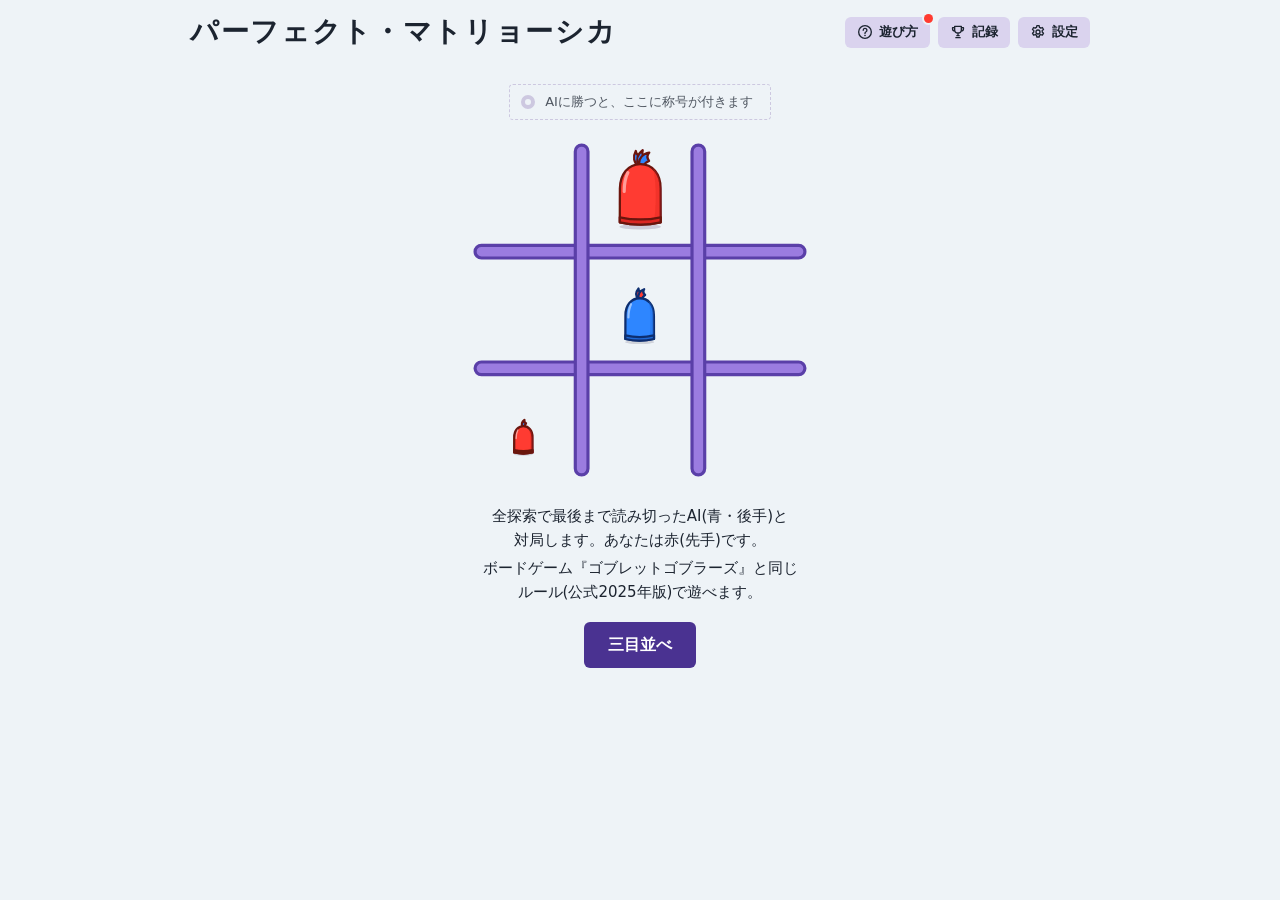
==== matryoshka/index.html @ 73bd6660 "Publish Perfect Matryoshka; update Perfect Reversi with how-to, tool-row top bar and settings Co-Aut" ====
<!doctype html>
<html lang="ja">
  <head>
    <meta charset="UTF-8" />
    <meta name="viewport" content="width=device-width, initial-scale=1.0" />
    <meta name="color-scheme" content="light dark" />
    <meta name="description" content="全探索で最後まで読み切ったAIと対局する、三目並べのマトリョーシカ。" />
    <title>パーフェクト・マトリョーシカ</title>
    <link rel="icon" type="image/svg+xml" href="/matryoshka/favicon.svg" />
    <script type="module" crossorigin src="/matryoshka/assets/index-_Bxf_0y8.js"></script>
    <link rel="stylesheet" crossorigin href="/matryoshka/assets/index-DcnD0GnL.css">
  </head>
  <body>
    <div id="app"></div>
  </body>
</html>
---- matryoshka/assets/index-DcnD0GnL.css ----
:root{--matryoshka-bg:#eef3f7;--matryoshka-text:#1c2430;--matryoshka-cell:#5a3fa8;--matryoshka-line:#2f1f66;--matryoshka-chip:#dad3ee;--matryoshka-dot-off:#c2bad9;--matryoshka-accent:#4a3291;--matryoshka-on-accent:#fff;--matryoshka-white:#fff;--matryoshka-best-dot-on:#7a5cd0;--matryoshka-plate:transparent;--matryoshka-red:#ff3b30;--matryoshka-blue:#2e86ff;--matryoshka-dot:#4a329159;--matryoshka-ring:#4a32918c;--matryoshka-backdrop:#00000073;--matryoshka-gold:#ffd76a;--matryoshka-gold-edge:#e0a93a;--matryoshka-perfect-bg:radial-gradient(circle at 50% 38%, #6a4fc8 0%, #4a3291 55%, #2d1d66 100%);--matryoshka-perfect-ink:#2d1d66;--matryoshka-perfect-board:#eef3f7;--matryoshka-perfect-text:#fff;--matryoshka-perfect-chip:#ffffff29;--matryoshka-perfect-ring:#cdbdff;--matryoshka-unit:min(1.3px, calc((100vw - 32px) / 268), max(.7px, calc((100vh - 120px) / 268)));--lightningcss-light:initial;--lightningcss-dark: ;color-scheme:light}:root[data-theme=dark]{--matryoshka-bg:#11161f;--matryoshka-text:#e8eef6;--matryoshka-cell:#5a45b0;--matryoshka-line:#2a1f55;--matryoshka-chip:#2b2f4d;--matryoshka-dot-off:#3a3a5c;--matryoshka-accent:#b7a4ff;--matryoshka-on-accent:#1a1240;--matryoshka-best-dot-on:var(--matryoshka-accent);--matryoshka-plate:#232d40;--matryoshka-dot:#c4b2ff80;--matryoshka-ring:#c4b2ffcc;--matryoshka-backdrop:#04060aa6;--matryoshka-perfect-bg:radial-gradient(circle at 50% 38%, #231c52 0%, #11161f 55%, #0b0d14 100%);--matryoshka-perfect-ink:#0b0d14;--matryoshka-perfect-board:#232d40;--matryoshka-perfect-text:var(--matryoshka-text);--matryoshka-perfect-chip:var(--matryoshka-chip);--lightningcss-light: ;--lightningcss-dark:initial;color-scheme:dark}@media (prefers-color-scheme:dark){:root:not([data-theme]){--matryoshka-bg:#11161f;--matryoshka-text:#e8eef6;--matryoshka-cell:#5a45b0;--matryoshka-line:#2a1f55;--matryoshka-chip:#2b2f4d;--matryoshka-dot-off:#3a3a5c;--matryoshka-accent:#b7a4ff;--matryoshka-on-accent:#1a1240;--matryoshka-best-dot-on:var(--matryoshka-accent);--matryoshka-plate:#232d40;--matryoshka-dot:#c4b2ff80;--matryoshka-ring:#c4b2ffcc;--matryoshka-backdrop:#04060aa6;--matryoshka-perfect-bg:radial-gradient(circle at 50% 38%, #231c52 0%, #11161f 55%, #0b0d14 100%);--matryoshka-perfect-ink:#0b0d14;--matryoshka-perfect-board:#232d40;--matryoshka-perfect-text:var(--matryoshka-text);--matryoshka-perfect-chip:var(--matryoshka-chip);--lightningcss-light: ;--lightningcss-dark:initial;color-scheme:dark}}body{background:var(--matryoshka-bg);color:var(--matryoshka-text);-webkit-text-size-adjust:100%;margin:0;font-family:Hiragino Sans,Hiragino Kaku Gothic ProN,Noto Sans JP,Yu Gothic UI,Meiryo,system-ui,sans-serif;font-size:15px;line-height:1.6}button{font:inherit;color:inherit}:focus-visible{outline:3px solid var(--matryoshka-accent);outline-offset:2px}.matryoshka-defs{position:absolute}.matryoshka-screen{--matryoshka-main-pad:16px;--matryoshka-page-width:600px;--matryoshka-bar-width:900px;min-height:100vh;box-sizing:border-box;min-height:100dvh}.matryoshka-topbar{flex-wrap:wrap;justify-content:space-between;align-items:center;gap:6px 8px;max-width:420px;margin:0 auto;padding:14px 16px 6px;display:flex}.matryoshka-brand{letter-spacing:.04em;white-space:nowrap;flex:100%;min-width:0;margin:0;font-size:clamp(12px,6.86813vw - 2.1978px,22px);font-weight:800;line-height:1.3}.matryoshka-topbar__actions{flex:100%;gap:6px;display:flex}.matryoshka-main{max-width:420px;padding:8px var(--matryoshka-main-pad) 32px;text-align:center;flex-direction:column;align-items:center;margin:0 auto;display:flex}.matryoshka-button{cursor:pointer;border:0;border-radius:6px;padding:9px 16px;font-size:14px;font-weight:600}.matryoshka-button:disabled{opacity:.45;cursor:default}.matryoshka-button--primary{background:var(--matryoshka-accent);color:var(--matryoshka-on-accent)}.matryoshka-button--secondary{background:var(--matryoshka-chip)}.matryoshka-button--quiet{text-underline-offset:3px;opacity:.75;background:0 0;margin-top:20px;padding:6px 10px;font-size:13px;font-weight:400;text-decoration:underline}.matryoshka-tool{background:var(--matryoshka-chip);min-width:0;color:var(--matryoshka-text);white-space:nowrap;cursor:pointer;border:0;border-radius:8px;flex-direction:column;flex:1 1 0;align-items:center;gap:2px;padding:6px 0 5px;font-size:11px;font-weight:600;line-height:1.3;display:flex;position:relative}.matryoshka-tool svg{flex-shrink:0;width:18px;height:18px}.matryoshka-piece{top:calc(var(--matryoshka-unit) * (var(--mp-dy) + var(--mp-rd,0) * var(--mp-rest,1)));left:calc(var(--matryoshka-unit) * var(--mp-dx));width:calc(var(--matryoshka-unit) * var(--mp-w));height:calc(var(--matryoshka-unit) * var(--mp-h));display:block;position:relative;overflow:visible}.matryoshka-board,.matryoshka-preview{width:calc(var(--matryoshka-unit) * 268);height:calc(var(--matryoshka-unit) * 268);flex:none;position:relative}.matryoshka-board:before,.matryoshka-preview:before{content:"";inset:calc(var(--matryoshka-unit) * -12);border-radius:calc(var(--matryoshka-unit) * 32);background:var(--matryoshka-plate);position:absolute}.matryoshka-board{margin:calc(var(--matryoshka-unit) * 16) 0 calc(var(--matryoshka-unit) * 12)}.matryoshka-bars{width:100%;height:100%;position:absolute;inset:0}.matryoshka-cells{grid-template-columns:repeat(3, calc(var(--matryoshka-unit) * 84));grid-template-rows:repeat(3, calc(var(--matryoshka-unit) * 84));gap:calc(var(--matryoshka-unit) * 8);display:grid;position:absolute;inset:0}.matryoshka-cell{cursor:default;background:0 0;border:0;justify-content:center;align-items:center;padding:0;display:flex;position:relative;overflow:visible}.matryoshka-cell[data-liftable],.matryoshka-cell[data-target]{cursor:pointer}.matryoshka-cell--dot:after{content:"";width:calc(var(--matryoshka-unit) * 12);height:calc(var(--matryoshka-unit) * 12);margin:calc(var(--matryoshka-unit) * -6) 0 0 calc(var(--matryoshka-unit) * -6);background:var(--matryoshka-dot);border-radius:50%;position:absolute;top:50%;left:50%}.matryoshka-cell--can:before{content:"";width:calc(var(--matryoshka-unit) * var(--ring-w,58));height:calc(var(--matryoshka-unit) * var(--ring-w,58) * .22);margin-left:calc(var(--matryoshka-unit) * var(--ring-w,58) * -.5);margin-top:calc(var(--matryoshka-unit) * (var(--ring-foot,40) - var(--ring-w,58) * .11));box-shadow:0 0 0 calc(var(--matryoshka-unit) * 3) var(--matryoshka-ring);border-radius:50%;position:absolute;top:50%;left:50%}.matryoshka-cells>.matryoshka-cell:nth-child(3n+1){--lift-tx:-.06;--lift-ty:-.38;--lift-deg:-29deg}.matryoshka-cells>.matryoshka-cell:nth-child(3n+2){--lift-tx:-.1;--lift-ty:-.39;--lift-deg:-22deg}.matryoshka-cells>.matryoshka-cell:nth-child(3n){--lift-tx:.06;--lift-ty:-.38;--lift-deg:29deg}.matryoshka-cell[data-origin]{z-index:10}.matryoshka-piece--lifted{--mp-ground:transparent;z-index:2;transform-origin:calc(var(--matryoshka-unit) * var(--mp-pl)) calc(var(--matryoshka-unit) * var(--mp-pb));transform:translate(calc(-50% + var(--matryoshka-unit) * (var(--mp-dx) + 84 * var(--lift-tx))), calc(-50% + var(--matryoshka-unit) * (var(--mp-dy) + var(--mp-rd) + 84 * var(--lift-ty)))) rotate(var(--lift-deg));filter:drop-shadow(0 calc(var(--matryoshka-unit) * 2) calc(var(--matryoshka-unit) * 2) #140a324d);animation:.25s ease-out matryoshka-lift;position:absolute;top:50%;left:50%}.matryoshka-cells>.matryoshka-cell:nth-child(3n) .matryoshka-piece--lifted{transform-origin:calc(var(--matryoshka-unit) * var(--mp-pr)) calc(var(--matryoshka-unit) * var(--mp-pb))}.matryoshka-lift-shadow{left:50%;top:calc(50% + var(--matryoshka-unit) * var(--ground));width:calc(var(--matryoshka-unit) * var(--mp-h) * .5);height:calc(var(--matryoshka-unit) * var(--mp-h) * .068);pointer-events:none;opacity:.55;background:#281e3c29;border-radius:50%;animation:.25s ease-out matryoshka-lift-shadow;position:absolute;transform:translate(-50%,-50%)scale(1.35,1.2)}.matryoshka-cell[data-selected] .matryoshka-piece:not(.matryoshka-piece--lifted){filter:drop-shadow(calc(var(--matryoshka-unit) * 1.5) 0 0 var(--matryoshka-accent)) drop-shadow(calc(var(--matryoshka-unit) * -1.5) 0 0 var(--matryoshka-accent)) drop-shadow(0 calc(var(--matryoshka-unit) * 1.5) 0 var(--matryoshka-accent)) drop-shadow(0 calc(var(--matryoshka-unit) * -1.5) 0 var(--matryoshka-accent))}.matryoshka-piece[data-arriving]{z-index:10;animation:.3s ease-out matryoshka-drop}.matryoshka-piece[data-under]{z-index:0;transform:translate(calc(-50% + var(--matryoshka-unit) * var(--mp-dx)), calc(-50% + var(--matryoshka-unit) * (var(--mp-dy) + var(--mp-rd))));position:absolute;top:50%;left:50%}@keyframes matryoshka-lift{0%{transform:translate(calc(-50% + var(--matryoshka-unit) * var(--mp-dx)), calc(-50% + var(--matryoshka-unit) * (var(--mp-dy) + var(--mp-rd)))) rotate(0deg)}45%{transform:translate(calc(-50% + var(--matryoshka-unit) * var(--mp-dx)), calc(-50% + var(--matryoshka-unit) * (var(--mp-dy) + var(--mp-rd) + 84 * var(--lift-ty)))) rotate(0deg);animation-timing-function:ease-in-out}}@keyframes matryoshka-lift-shadow{0%{opacity:1;transform:translate(-50%,-50%)}}@keyframes matryoshka-drop{0%{transform:translate(var(--from-x,0px), var(--from-y,calc(var(--matryoshka-unit) * -24)))}}.matryoshka-hand-label{opacity:.75;text-align:center;margin:6px 0 2px;font-size:13px}.matryoshka-hand{justify-content:center;align-items:center;gap:calc(var(--matryoshka-unit) * 12);min-height:calc(var(--matryoshka-unit) * 84);padding-top:calc(var(--matryoshka-unit) * 10);display:flex}.matryoshka-hand-slot{--mp-rest:0;width:calc(var(--matryoshka-unit) * var(--mp-vw));height:calc(var(--matryoshka-unit) * 74);flex:none;justify-content:center;align-items:center;display:flex;position:relative}.matryoshka-hand-piece{width:calc(100% + var(--matryoshka-unit) * 10);height:100%;margin:0 calc(var(--matryoshka-unit) * -5);background:0 0;border:0;justify-content:center;align-items:center;padding:0;transition:transform .15s;display:flex;position:relative}button.matryoshka-hand-piece{cursor:pointer}.matryoshka-hand-piece--picked{transform:translateY(calc(var(--matryoshka-unit) * -10))}.matryoshka-hand-piece--picked .matryoshka-piece{--mp-ground:transparent}.matryoshka-hand-piece--picked:before{content:"";left:50%;top:calc(50% + var(--matryoshka-unit) * (var(--ground) + 10));width:calc(var(--matryoshka-unit) * var(--mp-h) * .5);height:calc(var(--matryoshka-unit) * var(--mp-h) * .068);background:var(--matryoshka-dot);border-radius:50%;position:absolute;transform:translate(-50%,-50%)}.matryoshka-cell:focus-visible{outline:3px solid var(--matryoshka-accent);outline-offset:-5px}.matryoshka-main--title{padding-top:24px}.matryoshka-preview{--matryoshka-unit:min(1.2687px, max(.6px, calc((100vh - 364px) / 268)), calc((100vw - 2 * var(--matryoshka-main-pad)) / 268));margin:12px auto 4px}.matryoshka-cell--static{pointer-events:none}.matryoshka-lead{max-width:24em;margin:20px 0 18px}.matryoshka-lead__line{display:block}.matryoshka-lead__line+.matryoshka-lead__line{margin-top:4px}.matryoshka-lead__part{white-space:nowrap;display:block}@media (max-width:359px){.matryoshka-lead__part{white-space:normal}}.matryoshka-sizes{flex-wrap:wrap;justify-content:center;gap:8px;display:flex}.matryoshka-size{background:var(--matryoshka-chip);border:0;border-radius:6px;padding:10px 16px;font-size:14px;font-weight:600}.matryoshka-size--ready{background:var(--matryoshka-accent);color:var(--matryoshka-on-accent);cursor:pointer;padding:10px 24px;font-size:16px;font-weight:800}.matryoshka-size:disabled{opacity:.6;font-weight:400}.matryoshka-nameplate{box-sizing:border-box;max-width:100%;color:inherit;cursor:pointer;background:0 0;border:0;border-radius:8px;flex-direction:column;align-items:center;gap:6px;margin:0 0 4px;padding:4px 8px;display:flex}.matryoshka-nameplate__plate{background:var(--matryoshka-cell);color:var(--matryoshka-white);box-shadow:0 0 0 2px var(--matryoshka-line);box-sizing:border-box;letter-spacing:.08em;text-align:left;border-radius:4px;align-items:center;gap:10px;max-width:100%;padding:6px 18px 6px 12px;font-size:17px;font-weight:800;line-height:1.4;display:inline-flex}.matryoshka-nameplate__name{overflow-wrap:anywhere;min-width:0}.matryoshka-nameplate:hover .matryoshka-nameplate__plate{background:color-mix(in srgb, var(--matryoshka-cell) 82%, #fff)}.matryoshka-nameplate__mark{box-sizing:border-box;border:4px solid var(--matryoshka-white);border-radius:50%;flex:none;width:14px;height:14px}.matryoshka-nameplate__plate--empty{border:1px dashed var(--matryoshka-dot-off);color:inherit;box-shadow:none;letter-spacing:0;opacity:.75;background:0 0;padding:5px 17px 5px 11px;font-size:13px;font-weight:400;line-height:23.8px}.matryoshka-nameplate:hover .matryoshka-nameplate__plate--empty{background:0 0}.matryoshka-nameplate__plate--empty .matryoshka-nameplate__mark{border-color:var(--matryoshka-dot-off)}.matryoshka-nameplate__hint{font-size:13px}.matryoshka-status{text-align:center;min-height:3.2em;margin:10px 0 0;font-size:15px;font-weight:600}.matryoshka-actions{flex-wrap:wrap;justify-content:center;gap:8px;display:flex}.matryoshka-main--loading{padding-top:40px}.matryoshka-main--loading .matryoshka-status{min-height:0}.matryoshka-loading-dots{justify-content:center;align-items:center;gap:8px;min-height:1.6em;display:flex}.matryoshka-loading-dot{background:var(--matryoshka-accent);opacity:.25;border-radius:50%;width:10px;height:10px;animation:1.2s ease-in-out infinite matryoshka-loading-pulse}.matryoshka-loading-dot:nth-child(2){animation-delay:.2s}.matryoshka-loading-dot:nth-child(3){animation-delay:.4s}@keyframes matryoshka-loading-pulse{0%,60%,to{opacity:.25}30%{opacity:1}}.matryoshka-loading-help{opacity:.85;max-width:24em;min-height:1.7em;margin:4px 0 0;font-size:13px;line-height:1.7}.matryoshka-main--loading .matryoshka-actions{margin-top:6px}.matryoshka-main--loading .matryoshka-button--quiet{margin-top:14px}.matryoshka-main--result{padding-top:40px;overflow:clip}.matryoshka-screen--result{--matryoshka-unit:min(1.25px, calc((100vw - 32px) / 268), calc((100vh - 190px) / 300))}.matryoshka-result-header,.matryoshka-result-info{flex-direction:column;align-items:center;display:flex}.matryoshka-result-info{width:100%}.matryoshka-result-title{letter-spacing:.12em;margin:0 0 2px;font-size:30px;font-weight:800}.matryoshka-result-title:focus{outline:none}.matryoshka-result-score{margin:0;font-size:15px}.matryoshka-screen--result .matryoshka-board{margin:calc(14px + var(--matryoshka-unit) * 12) auto calc(16px + var(--matryoshka-unit) * 12)}.matryoshka-best-dots{text-align:center;text-wrap:balance;margin:-3px;font-size:0;line-height:0}.matryoshka-best-dot{vertical-align:top;border-radius:50%;width:14px;height:14px;margin:3px;display:inline-block}.matryoshka-best-dot--on{background:var(--matryoshka-best-dot-on)}.matryoshka-best-dot--off{background:var(--matryoshka-dot-off)}.matryoshka-result-best{margin:6px 0 14px;font-size:13px}.matryoshka-result-advice{max-width:24em;margin:0 0 14px;font-size:14px;line-height:1.7}.matryoshka-result-note__line{display:block}.matryoshka-unlocked{flex-direction:column;align-items:center;gap:6px;margin:0 0 18px;display:flex}.matryoshka-unlocked__lead{opacity:.75;margin:0;font-size:13px}.matryoshka-unlocked__list{flex-wrap:wrap;justify-content:center;gap:6px;margin:0;padding:0;list-style:none;display:flex}.matryoshka-unlocked__item{background:var(--matryoshka-chip);text-align:left;cursor:pointer;border:0;border-radius:6px;flex-direction:column;align-items:flex-start;width:100%;padding:6px 12px;line-height:1.45;display:flex}.matryoshka-unlocked__item:hover{box-shadow:0 0 0 2px var(--matryoshka-accent)}.matryoshka-unlocked__name{font-size:13px;font-weight:700}.matryoshka-unlocked__title{color:var(--matryoshka-accent);font-size:12px;font-weight:600}.matryoshka-cell--final{pointer-events:none}.matryoshka-board__halo{display:none}.matryoshka-screen--perfect{background:var(--matryoshka-perfect-bg);color:var(--matryoshka-perfect-text)}.matryoshka-screen--perfect .matryoshka-result-title{color:var(--matryoshka-gold);font-size:36px}.matryoshka-screen--perfect .matryoshka-board:before{background:var(--matryoshka-perfect-board);box-shadow:0 0 0 2px var(--matryoshka-gold-edge), 0 10px 30px #00000059}.matryoshka-screen--perfect .matryoshka-best-dot--on{background:var(--matryoshka-gold);box-shadow:0 0 6px var(--matryoshka-gold)}.matryoshka-screen--perfect .matryoshka-best-dot--off{background:#fff3}.matryoshka-screen--perfect .matryoshka-result-advice{opacity:.9}.matryoshka-screen--perfect .matryoshka-unlocked__item,.matryoshka-screen--perfect .matryoshka-button--secondary,.matryoshka-screen--perfect .matryoshka-tool{background:var(--matryoshka-perfect-chip);color:var(--matryoshka-perfect-text)}.matryoshka-screen--perfect .matryoshka-button--primary{background:var(--matryoshka-gold);color:var(--matryoshka-perfect-ink)}.matryoshka-screen--perfect .matryoshka-unlocked__title{color:var(--matryoshka-gold)}.matryoshka-screen--perfect .matryoshka-unlocked__item:hover{box-shadow:0 0 0 2px var(--matryoshka-gold)}.matryoshka-screen--perfect :focus-visible{outline-color:var(--matryoshka-gold)}.matryoshka-screen--perfect .matryoshka-result-title{animation:.9s cubic-bezier(.2,.8,.2,1) both matryoshka-title-in}.matryoshka-screen--perfect .matryoshka-board__halo{pointer-events:none;display:block;position:absolute;inset:0}.matryoshka-board__halo:before,.matryoshka-board__halo:after,.matryoshka-board--final:after{content:"";box-sizing:border-box;border:4px solid var(--matryoshka-red);opacity:0;pointer-events:none;border-radius:50%;position:absolute;inset:0}.matryoshka-screen--perfect .matryoshka-board__halo:before{animation:1.5s ease-out .15s both matryoshka-ring}.matryoshka-screen--perfect .matryoshka-board--final:after{border-color:var(--matryoshka-perfect-ring);animation:1.5s ease-out .35s both matryoshka-ring}.matryoshka-screen--perfect .matryoshka-board__halo:after{border-color:var(--matryoshka-blue);animation:1.5s ease-out .55s both matryoshka-ring}.matryoshka-screen--perfect .matryoshka-cell--final .matryoshka-piece{animation:matryoshka-assemble .5s cubic-bezier(.3, 1.4, .5, 1) calc(var(--i) * 70ms + .2s) both;transform-origin:50%}@keyframes matryoshka-title-in{0%{opacity:0;letter-spacing:.5em}}@keyframes matryoshka-ring{0%{opacity:.9;transform:scale(.3)}to{opacity:0;transform:scale(2.4)}}@keyframes matryoshka-assemble{0%{opacity:0;transform:scale(.55) translateY(calc(var(--matryoshka-unit) * 14))}}@media (prefers-reduced-motion:reduce){.matryoshka-piece--lifted,.matryoshka-lift-shadow,.matryoshka-piece[data-arriving],.matryoshka-loading-dot,.matryoshka-hand-piece{transition:none;animation:none}.matryoshka-piece[data-under]{display:none}.matryoshka-loading-dot{opacity:.6}.matryoshka-screen--perfect .matryoshka-result-title,.matryoshka-screen--perfect .matryoshka-cell--final .matryoshka-piece{animation:none}.matryoshka-screen--perfect .matryoshka-board__halo{display:none}.matryoshka-screen--perfect .matryoshka-board--final:after{animation:none;display:none}}.matryoshka-overlay:empty{display:none}.matryoshka-backdrop{z-index:10;background:var(--matryoshka-backdrop);justify-content:center;align-items:center;padding:16px;display:flex;position:fixed;inset:0}.matryoshka-backdrop--top{align-items:flex-start}.matryoshka-dialog{overscroll-behavior:contain;box-sizing:border-box;background:var(--matryoshka-bg);width:100%;max-width:380px;max-height:calc(100dvh - 32px);color:var(--matryoshka-text);border-radius:12px;padding:22px 20px 20px;overflow-y:auto}.matryoshka-dialog__close{margin:20px auto 0;display:block}.matryoshka-dialog--record{flex-direction:column;padding:14px 14px 12px;display:flex;overflow:hidden}.matryoshka-record-head{align-items:center;gap:6px;display:flex}.matryoshka-record-head .matryoshka-dialog__close{flex:none;margin:0;padding:7px 10px}.matryoshka-tabs{flex:auto;gap:4px;min-width:0;display:flex}.matryoshka-tabs__tab{background:var(--matryoshka-chip);white-space:nowrap;cursor:pointer;border:0;border-radius:6px;flex:auto;justify-content:center;align-items:baseline;gap:4px;padding:7px 6px;font-size:14px;font-weight:700;line-height:1.4;display:inline-flex}.matryoshka-tabs__tab:not([aria-selected=true]):hover{background:color-mix(in srgb, var(--matryoshka-chip) 80%, var(--matryoshka-accent))}.matryoshka-tabs__tab[aria-selected=true]{background:var(--matryoshka-cell);color:var(--matryoshka-white);box-shadow:0 0 0 2px var(--matryoshka-line)}.matryoshka-tabs__count{opacity:.85;font-size:11px;font-weight:600}.matryoshka-tabs__panel{overscroll-behavior:contain;flex:auto;min-height:0;margin-top:12px;padding:2px 4px 4px;overflow-y:auto}.matryoshka-tabs__panel:focus-visible{outline-offset:-3px}.matryoshka-stats{border-collapse:collapse;font-variant-numeric:tabular-nums;width:100%}.matryoshka-stats th,.matryoshka-stats td{text-align:right;white-space:nowrap;padding:6px 3px}.matryoshka-stats thead th{vertical-align:bottom;opacity:.75;font-size:12px;font-weight:600;line-height:1.35}.matryoshka-stats thead th>span{display:block}.matryoshka-stats__sub{font-size:11px}.matryoshka-stats tbody th{text-align:left;font-weight:700}.matryoshka-stats tbody td{font-size:15px}.matryoshka-stats th:last-child,.matryoshka-stats td:last-child{padding-left:12px}.matryoshka-stats__perfect{opacity:.75;font-size:12px}.matryoshka-stats tbody tr{border-top:1px solid var(--matryoshka-chip)}.matryoshka-stats__rate{font-weight:800}.matryoshka-stats-note{opacity:.75;margin:10px 0 0;font-size:12px}.matryoshka-ach-row{margin-top:12px}.matryoshka-ach-row:first-child{margin-top:0}.matryoshka-ach-row__kind{opacity:.75;margin:0 0 6px;font-size:13px;font-weight:600}.matryoshka-ach-row__cards{grid-template-columns:minmax(0,1fr);gap:6px;margin:0;padding:0;list-style:none;display:grid}.matryoshka-achievement{text-align:left;border-radius:8px;flex-direction:column;gap:1px;padding:8px 12px;line-height:1.45;display:flex}.matryoshka-achievement--earned{background:var(--matryoshka-cell);color:var(--matryoshka-white);box-shadow:inset 0 0 0 1px var(--matryoshka-accent)}.matryoshka-achievement--locked{border:1px dashed var(--matryoshka-dot-off);background:0 0;padding:7px 11px}.matryoshka-achievement__name{font-size:14px;font-weight:700}.matryoshka-achievement__desc,.matryoshka-achievement__progress,.matryoshka-achievement__title{font-size:12px}.matryoshka-achievement__progress{font-variant-numeric:tabular-nums;font-weight:700}.matryoshka-achievement__title{color:var(--matryoshka-accent);font-weight:600}.matryoshka-achievement--earned .matryoshka-achievement__title{color:var(--matryoshka-white);font-weight:700}.matryoshka-achievement--locked .matryoshka-achievement__title{color:inherit;opacity:.6}.matryoshka-titles-choice{flex-wrap:wrap;justify-content:space-between;align-items:center;gap:6px 12px;display:flex}.matryoshka-titles-note{opacity:.75;margin:0;font-size:12px}.matryoshka-titles-auto{background:var(--matryoshka-chip);cursor:pointer;border:0;border-radius:6px;flex:none;padding:4px 12px;font-size:13px;font-weight:600}.matryoshka-titles-auto[aria-pressed=true]{background:var(--matryoshka-accent);color:var(--matryoshka-on-accent)}.matryoshka-title-shelf{--slot-w:calc(var(--slot-chars,10) * 13px + 12px);margin-top:10px}.matryoshka-title-shelf__row{margin-bottom:10px}.matryoshka-title-shelf__kind{opacity:.75;margin-bottom:4px;font-size:12px;display:block}.matryoshka-title-shelf__slots{grid-template-columns:repeat(auto-fill, var(--slot-w));gap:6px;margin:0;padding:0;list-style:none;display:grid}.matryoshka-title-shelf__slot{box-sizing:border-box;border:1px dashed var(--matryoshka-dot-off);text-align:center;overflow-wrap:anywhere;opacity:.75;background:0 0;border-radius:6px;justify-content:center;align-items:center;width:100%;padding:4px 5px;font-size:13px;line-height:1.45;display:flex}.matryoshka-title-shelf__slots>li{display:flex}.matryoshka-title-shelf__slot--earned{background:var(--matryoshka-chip);color:var(--matryoshka-accent);opacity:1;cursor:pointer;border-color:#0000;font-weight:700}.matryoshka-title-shelf__slot--earned:not(.matryoshka-title-shelf__slot--shown):hover{background:color-mix(in srgb, var(--matryoshka-chip) 80%, var(--matryoshka-accent))}.matryoshka-title-shelf__slot--shown{background:var(--matryoshka-cell);color:var(--matryoshka-white);box-shadow:0 0 0 2px var(--matryoshka-line)}@media (min-width:720px) and (hover:hover) and (pointer:fine){:root{--matryoshka-unit:min(1.25px, calc((100vh - 234px) / 464))}.matryoshka-topbar{max-width:var(--matryoshka-bar-width);flex-wrap:nowrap}.matryoshka-topbar__actions{flex:none;align-items:center;gap:8px}.matryoshka-tool{border-radius:6px;flex-direction:row;flex:none;gap:6px;padding:7px 12px;font-size:13px}.matryoshka-tool svg{width:16px;height:16px}.matryoshka-main{max-width:var(--matryoshka-page-width)}.matryoshka-brand{letter-spacing:.06em;flex:0 auto;font-size:28px}.matryoshka-screen--game .matryoshka-main,.matryoshka-screen--loading .matryoshka-main{padding-bottom:12px}.matryoshka-screen--game .matryoshka-status,.matryoshka-screen--loading .matryoshka-status{min-height:1.6em}.matryoshka-screen--game .matryoshka-button--quiet{margin-top:8px}.matryoshka-loading-help{max-width:36em}.matryoshka-loading-help:empty{min-height:0}.matryoshka-main--loading .matryoshka-button--quiet{margin-top:4px}.matryoshka-dialog--record{width:min(920px,100vw - 32px);max-width:none;padding:14px 22px 16px}.matryoshka-record-head .matryoshka-dialog__close{margin-left:auto;padding:9px 16px}.matryoshka-tabs{flex:none;gap:6px}.matryoshka-tabs__tab{flex:none;min-width:96px;padding:7px 8px;font-size:15px}.matryoshka-tabs__count{font-size:12px}.matryoshka-stats-body .matryoshka-stats{width:auto;min-width:440px;margin:4px auto 0}.matryoshka-stats th,.matryoshka-stats td{padding:7px 10px}.matryoshka-stats-note{text-align:center}.matryoshka-ach-row{gap:12px;margin-top:6px;display:flex}.matryoshka-ach-row__kind{text-align:right;flex:none;width:5em;margin:0;padding-top:7px}.matryoshka-ach-row__cards{flex:auto;grid-template-columns:repeat(4,minmax(0,1fr))}.matryoshka-achievement{padding:5px 10px;line-height:1.4}.matryoshka-achievement--locked{padding:4px 9px}.matryoshka-tabs__panel{margin-top:10px}.matryoshka-titles-choice{margin-top:4px}.matryoshka-title-shelf__row{align-items:center;gap:10px;margin-bottom:6px;display:flex}.matryoshka-title-shelf__kind{text-align:right;flex:none;width:5em;margin-bottom:0}.matryoshka-title-shelf__slots{grid-template-columns:repeat(var(--shelf-cols,3), var(--slot-w))}}@media (min-width:800px) and (hover:hover) and (pointer:fine){.matryoshka-main--result{max-width:var(--matryoshka-bar-width);grid-template-columns:auto minmax(300px,420px);grid-template-areas:"header header""board info";justify-content:center;align-items:center;gap:14px 44px;padding-top:6px;padding-bottom:12px;display:grid}.matryoshka-result-header{grid-area:header}.matryoshka-result-title{line-height:1.3}.matryoshka-main--result>.matryoshka-board{grid-area:board;margin:0}.matryoshka-result-info{text-align:left;grid-area:info;align-items:flex-start}.matryoshka-result-info .matryoshka-best-dots{text-align:left}.matryoshka-result-info .matryoshka-result-best{margin:6px 0 12px}.matryoshka-result-info .matryoshka-result-advice{max-width:none;margin-bottom:16px}.matryoshka-result-info .matryoshka-unlocked{align-items:flex-start;width:100%;margin-bottom:18px}.matryoshka-result-info .matryoshka-unlocked__list{grid-template-columns:repeat(2,minmax(0,1fr));width:100%;display:grid}.matryoshka-result-info .matryoshka-actions{justify-content:flex-start}}.matryoshka-howto-button{position:relative}.matryoshka-howto-dot{background:var(--matryoshka-red);width:9px;height:9px;box-shadow:0 0 0 2px var(--matryoshka-bg);pointer-events:none;border-radius:50%;position:absolute;top:-3px;right:-3px}.matryoshka-dialog--howto{text-align:left;flex-direction:column;padding:14px 14px 10px;display:flex;overflow:hidden}.matryoshka-howto-head{flex:none;justify-content:space-between;align-items:center;gap:8px;padding:0 4px 8px;display:flex}.matryoshka-howto-title{margin:0;font-size:18px;font-weight:800}.matryoshka-howto-head .matryoshka-dialog__close{flex:none;margin:0;padding:7px 12px}.matryoshka-dialog--settings{text-align:left;padding:14px 14px 18px}.matryoshka-settings-row{border-top:1px solid var(--matryoshka-chip);flex-wrap:wrap;justify-content:space-between;align-items:center;gap:8px 12px;padding:12px 4px 0;display:flex}.matryoshka-settings-label{font-size:15px;font-weight:800}.matryoshka-settings-choices{border-radius:10px;max-width:100%;display:flex;overflow:hidden}.matryoshka-settings-choice{background:var(--matryoshka-chip);min-width:0;color:inherit;font:inherit;cursor:pointer;border:0;border-radius:0;flex:auto;margin:0;padding:9px 12px;font-size:14px;font-weight:700}.matryoshka-settings-choice+.matryoshka-settings-choice{box-shadow:inset 1px 0 0 var(--matryoshka-bg)}.matryoshka-settings-choice[aria-pressed=true]{background:var(--matryoshka-accent);color:var(--matryoshka-on-accent)}.matryoshka-settings-choice:focus-visible{outline:2px solid var(--matryoshka-accent);outline-offset:-3px}.matryoshka-settings-choice[aria-pressed=true]:focus-visible{outline-color:var(--matryoshka-on-accent)}.matryoshka-howto-body{overscroll-behavior:contain;flex:auto;min-height:0;padding:0 4px;overflow:hidden auto}.matryoshka-howto-section{border-top:1px solid var(--matryoshka-chip);padding:12px 0 14px}.matryoshka-howto-heading{color:var(--matryoshka-accent);margin:0 0 4px;font-size:15px;font-weight:800}.matryoshka-howto-copy{margin:0;font-size:14px;line-height:1.75}.matryoshka-howto-figure{text-align:center;margin:10px 0 0}.matryoshka-howto-caption{opacity:.75;max-width:270px;margin:4px auto 0;font-size:12px;line-height:1.5}.matryoshka-howto-demo{--matryoshka-unit:1.25px;margin:0 auto;position:relative}.matryoshka-howto-demo--cover,.matryoshka-howto-demo--lift{width:calc(var(--matryoshka-unit) * 130);height:calc(var(--matryoshka-unit) * 120);justify-content:center;align-items:flex-end;display:flex}.matryoshka-howto-demo--save{--matryoshka-unit:min(1px, calc((100vw - 100px) / 268));width:calc(var(--matryoshka-unit) * 268);height:calc(var(--matryoshka-unit) * 148);margin-inline:calc(var(--matryoshka-unit) * 12)}.matryoshka-howto-row{top:calc(var(--matryoshka-unit) * 64);z-index:1;grid-template-columns:repeat(3, calc(var(--matryoshka-unit) * 84));gap:calc(var(--matryoshka-unit) * 8);display:grid;position:absolute;left:0}.matryoshka-howto-cell{width:calc(var(--matryoshka-unit) * 84);height:calc(var(--matryoshka-unit) * 84);justify-content:center;align-items:center;display:flex;position:relative}.matryoshka-howto-marks{pointer-events:none;width:100%;height:100%;position:absolute;inset:0;overflow:visible}.matryoshka-howto-bars{z-index:0}.matryoshka-howto-demo--save .matryoshka-howto-marks:not(.matryoshka-howto-bars){z-index:12}.matryoshka-howto-line{stroke:var(--matryoshka-blue);stroke-width:3px;stroke-dasharray:1 7;stroke-linecap:round;opacity:.85}.matryoshka-howto-arrow{fill:none;stroke:var(--matryoshka-accent);stroke-width:3px;stroke-dasharray:6 5;stroke-linecap:round}.matryoshka-howto-arrowhead{fill:var(--matryoshka-accent)}.matryoshka-howto-cell:has(.matryoshka-howto-lifted){z-index:10}.matryoshka-howto-cell--right .matryoshka-howto-lifted{transform-origin:calc(var(--matryoshka-unit) * var(--mp-pr)) calc(var(--matryoshka-unit) * var(--mp-pb))}.matryoshka-howto-demo .matryoshka-howto-lifted,.matryoshka-howto-demo .matryoshka-howto-shadow{animation:none}.matryoshka-howto-demo--lift .matryoshka-howto-lifted{animation:4.6s ease-in-out infinite matryoshka-howto-lift}.matryoshka-howto-demo--lift .matryoshka-howto-shadow{animation:4.6s ease-in-out infinite matryoshka-howto-lift-shadow}.matryoshka-howto-over{z-index:2;transform:translate(calc(-50% + var(--matryoshka-unit) * var(--mp-dx)), calc(-50% + var(--matryoshka-unit) * (var(--mp-dy) + var(--mp-rd))));translate:0 calc(var(--matryoshka-unit) * -26);position:absolute;top:50%;left:50%}.matryoshka-howto-demo--cover .matryoshka-howto-over{animation:3.4s ease-in infinite matryoshka-howto-drop}@keyframes matryoshka-howto-drop{0%,8%{translate:0 calc(var(--matryoshka-unit) * -34);opacity:0}22%{opacity:1}36%,84%{opacity:1;translate:0}96%,to{translate:0 calc(var(--matryoshka-unit) * -34);opacity:0}}@keyframes matryoshka-howto-lift{0%,8%,94%,to{transform:translate(calc(-50% + var(--matryoshka-unit) * var(--mp-dx)), calc(-50% + var(--matryoshka-unit) * (var(--mp-dy) + var(--mp-rd)))) rotate(0deg);filter:none}24%{transform:translate(calc(-50% + var(--matryoshka-unit) * var(--mp-dx)), calc(-50% + var(--matryoshka-unit) * (var(--mp-dy) + var(--mp-rd) + 84 * var(--lift-ty)))) rotate(0deg);filter:drop-shadow(0 calc(var(--matryoshka-unit) * 2) calc(var(--matryoshka-unit) * 2) #140a324d)}38%,80%{transform:translate(calc(-50% + var(--matryoshka-unit) * (var(--mp-dx) + 84 * var(--lift-tx))), calc(-50% + var(--matryoshka-unit) * (var(--mp-dy) + var(--mp-rd) + 84 * var(--lift-ty)))) rotate(var(--lift-deg));filter:drop-shadow(0 calc(var(--matryoshka-unit) * 2) calc(var(--matryoshka-unit) * 2) #140a324d)}}@keyframes matryoshka-howto-lift-shadow{0%,8%,94%,to{opacity:1;transform:translate(-50%,-50%)}38%,80%{opacity:.55;transform:translate(-50%,-50%)scale(1.35,1.2)}}@media (prefers-reduced-motion:reduce){.matryoshka-howto-demo--cover .matryoshka-howto-over,.matryoshka-howto-demo--lift .matryoshka-howto-lifted,.matryoshka-howto-demo--lift .matryoshka-howto-shadow{animation:none}}@media (min-width:560px){.matryoshka-howto-section--fig{grid-template-columns:minmax(0,1fr) auto;align-items:center;gap:6px 20px;display:grid}.matryoshka-howto-figure{margin:0}}@media (min-width:720px) and (hover:hover) and (pointer:fine){.matryoshka-dialog--howto{width:min(720px,100vw - 32px);max-width:none;padding:16px 22px 12px}.matryoshka-howto-title{font-size:20px}.matryoshka-howto-head .matryoshka-dialog__close{padding:9px 16px}.matryoshka-howto-copy{font-size:15px}}
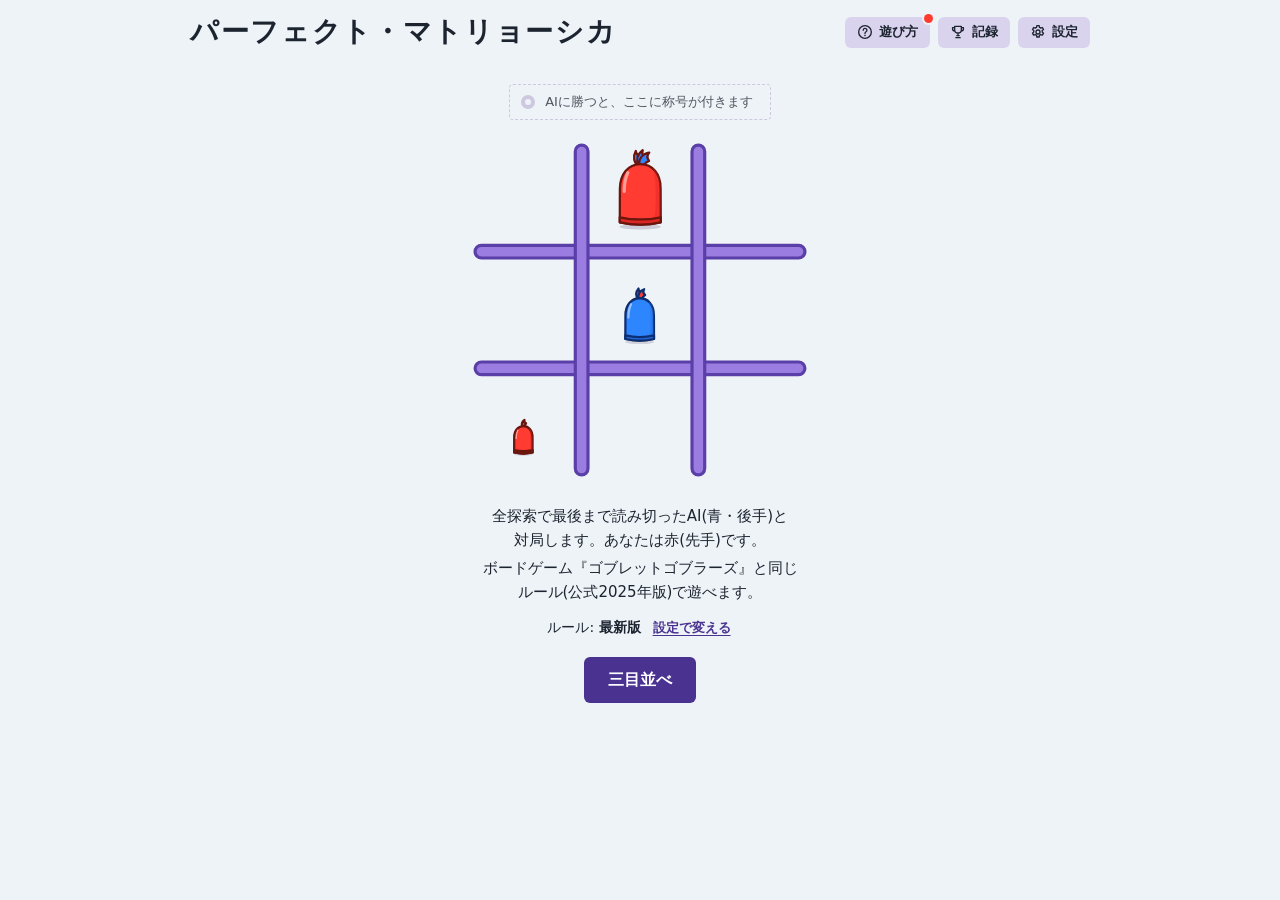
==== commit 840bce21: "Publish Perfect Matryoshka: rule B (従来版) and rule setting Co-Authored-By: Claude Opus 5.5 <noreply@a" ====
--- a/matryoshka/index.html
+++ b/matryoshka/index.html
@@ -7,8 +7,8 @@
     <meta name="description" content="全探索で最後まで読み切ったAIと対局する、三目並べのマトリョーシカ。" />
     <title>パーフェクト・マトリョーシカ</title>
     <link rel="icon" type="image/svg+xml" href="/matryoshka/favicon.svg" />
-    <script type="module" crossorigin src="/matryoshka/assets/index-_Bxf_0y8.js"></script>
-    <link rel="stylesheet" crossorigin href="/matryoshka/assets/index-DcnD0GnL.css">
+    <script type="module" crossorigin src="/matryoshka/assets/index-DDwk0e7D.js"></script>
+    <link rel="stylesheet" crossorigin href="/matryoshka/assets/index-DSzhhe3M.css">
   </head>
   <body>
     <div id="app"></div>
--- a/matryoshka/assets/index-DSzhhe3M.css
+++ b/matryoshka/assets/index-DSzhhe3M.css
@@ -0,0 +1 @@
+:root{--matryoshka-bg:#eef3f7;--matryoshka-text:#1c2430;--matryoshka-cell:#5a3fa8;--matryoshka-line:#2f1f66;--matryoshka-chip:#dad3ee;--matryoshka-dot-off:#c2bad9;--matryoshka-accent:#4a3291;--matryoshka-on-accent:#fff;--matryoshka-white:#fff;--matryoshka-best-dot-on:#7a5cd0;--matryoshka-plate:transparent;--matryoshka-red:#ff3b30;--matryoshka-blue:#2e86ff;--matryoshka-dot:#4a329159;--matryoshka-ring:#4a32918c;--matryoshka-backdrop:#00000073;--matryoshka-gold:#ffd76a;--matryoshka-gold-edge:#e0a93a;--matryoshka-perfect-bg:radial-gradient(circle at 50% 38%, #6a4fc8 0%, #4a3291 55%, #2d1d66 100%);--matryoshka-perfect-ink:#2d1d66;--matryoshka-perfect-board:#eef3f7;--matryoshka-perfect-text:#fff;--matryoshka-perfect-chip:#ffffff29;--matryoshka-perfect-ring:#cdbdff;--matryoshka-unit:min(1.3px, calc((100vw - 32px) / 268), max(.7px, calc((100vh - 120px) / 268)));--lightningcss-light:initial;--lightningcss-dark: ;color-scheme:light}:root[data-theme=dark]{--matryoshka-bg:#11161f;--matryoshka-text:#e8eef6;--matryoshka-cell:#5a45b0;--matryoshka-line:#2a1f55;--matryoshka-chip:#2b2f4d;--matryoshka-dot-off:#3a3a5c;--matryoshka-accent:#b7a4ff;--matryoshka-on-accent:#1a1240;--matryoshka-best-dot-on:var(--matryoshka-accent);--matryoshka-plate:#232d40;--matryoshka-dot:#c4b2ff80;--matryoshka-ring:#c4b2ffcc;--matryoshka-backdrop:#04060aa6;--matryoshka-perfect-bg:radial-gradient(circle at 50% 38%, #231c52 0%, #11161f 55%, #0b0d14 100%);--matryoshka-perfect-ink:#0b0d14;--matryoshka-perfect-board:#232d40;--matryoshka-perfect-text:var(--matryoshka-text);--matryoshka-perfect-chip:var(--matryoshka-chip);--lightningcss-light: ;--lightningcss-dark:initial;color-scheme:dark}@media (prefers-color-scheme:dark){:root:not([data-theme]){--matryoshka-bg:#11161f;--matryoshka-text:#e8eef6;--matryoshka-cell:#5a45b0;--matryoshka-line:#2a1f55;--matryoshka-chip:#2b2f4d;--matryoshka-dot-off:#3a3a5c;--matryoshka-accent:#b7a4ff;--matryoshka-on-accent:#1a1240;--matryoshka-best-dot-on:var(--matryoshka-accent);--matryoshka-plate:#232d40;--matryoshka-dot:#c4b2ff80;--matryoshka-ring:#c4b2ffcc;--matryoshka-backdrop:#04060aa6;--matryoshka-perfect-bg:radial-gradient(circle at 50% 38%, #231c52 0%, #11161f 55%, #0b0d14 100%);--matryoshka-perfect-ink:#0b0d14;--matryoshka-perfect-board:#232d40;--matryoshka-perfect-text:var(--matryoshka-text);--matryoshka-perfect-chip:var(--matryoshka-chip);--lightningcss-light: ;--lightningcss-dark:initial;color-scheme:dark}}body{background:var(--matryoshka-bg);color:var(--matryoshka-text);-webkit-text-size-adjust:100%;margin:0;font-family:Hiragino Sans,Hiragino Kaku Gothic ProN,Noto Sans JP,Yu Gothic UI,Meiryo,system-ui,sans-serif;font-size:15px;line-height:1.6}button{font:inherit;color:inherit}:focus-visible{outline:3px solid var(--matryoshka-accent);outline-offset:2px}.matryoshka-defs{position:absolute}.matryoshka-screen{--matryoshka-main-pad:16px;--matryoshka-page-width:600px;--matryoshka-bar-width:900px;min-height:100vh;box-sizing:border-box;min-height:100dvh}.matryoshka-topbar{flex-wrap:wrap;justify-content:space-between;align-items:center;gap:6px 8px;max-width:420px;margin:0 auto;padding:14px 16px 6px;display:flex}.matryoshka-brand{letter-spacing:.04em;white-space:nowrap;flex:100%;min-width:0;margin:0;font-size:clamp(12px,6.86813vw - 2.1978px,22px);font-weight:800;line-height:1.3}.matryoshka-topbar__actions{flex:100%;gap:6px;display:flex}.matryoshka-main{max-width:420px;padding:8px var(--matryoshka-main-pad) 32px;text-align:center;flex-direction:column;align-items:center;margin:0 auto;display:flex}.matryoshka-button{cursor:pointer;border:0;border-radius:6px;padding:9px 16px;font-size:14px;font-weight:600}.matryoshka-button:disabled{opacity:.45;cursor:default}.matryoshka-button--primary{background:var(--matryoshka-accent);color:var(--matryoshka-on-accent)}.matryoshka-button--secondary{background:var(--matryoshka-chip)}.matryoshka-button--quiet{text-underline-offset:3px;opacity:.75;background:0 0;margin-top:20px;padding:6px 10px;font-size:13px;font-weight:400;text-decoration:underline}.matryoshka-tool{background:var(--matryoshka-chip);min-width:0;color:var(--matryoshka-text);white-space:nowrap;cursor:pointer;border:0;border-radius:8px;flex-direction:column;flex:1 1 0;align-items:center;gap:2px;padding:6px 0 5px;font-size:11px;font-weight:600;line-height:1.3;display:flex;position:relative}.matryoshka-tool svg{flex-shrink:0;width:18px;height:18px}.matryoshka-piece{top:calc(var(--matryoshka-unit) * (var(--mp-dy) + var(--mp-rd,0) * var(--mp-rest,1)));left:calc(var(--matryoshka-unit) * var(--mp-dx));width:calc(var(--matryoshka-unit) * var(--mp-w));height:calc(var(--matryoshka-unit) * var(--mp-h));display:block;position:relative;overflow:visible}.matryoshka-board,.matryoshka-preview{width:calc(var(--matryoshka-unit) * 268);height:calc(var(--matryoshka-unit) * 268);flex:none;position:relative}.matryoshka-board:before,.matryoshka-preview:before{content:"";inset:calc(var(--matryoshka-unit) * -12);border-radius:calc(var(--matryoshka-unit) * 32);background:var(--matryoshka-plate);position:absolute}.matryoshka-board{margin:calc(var(--matryoshka-unit) * 16) 0 calc(var(--matryoshka-unit) * 12)}.matryoshka-bars{width:100%;height:100%;position:absolute;inset:0}.matryoshka-cells{grid-template-columns:repeat(3, calc(var(--matryoshka-unit) * 84));grid-template-rows:repeat(3, calc(var(--matryoshka-unit) * 84));gap:calc(var(--matryoshka-unit) * 8);display:grid;position:absolute;inset:0}.matryoshka-cell{cursor:default;background:0 0;border:0;justify-content:center;align-items:center;padding:0;display:flex;position:relative;overflow:visible}.matryoshka-cell[data-liftable],.matryoshka-cell[data-target]{cursor:pointer}.matryoshka-cell--dot:after{content:"";width:calc(var(--matryoshka-unit) * 12);height:calc(var(--matryoshka-unit) * 12);margin:calc(var(--matryoshka-unit) * -6) 0 0 calc(var(--matryoshka-unit) * -6);background:var(--matryoshka-dot);border-radius:50%;position:absolute;top:50%;left:50%}.matryoshka-cell--can:before{content:"";width:calc(var(--matryoshka-unit) * var(--ring-w,58));height:calc(var(--matryoshka-unit) * var(--ring-w,58) * .22);margin-left:calc(var(--matryoshka-unit) * var(--ring-w,58) * -.5);margin-top:calc(var(--matryoshka-unit) * (var(--ring-foot,40) - var(--ring-w,58) * .11));box-shadow:0 0 0 calc(var(--matryoshka-unit) * 3) var(--matryoshka-ring);border-radius:50%;position:absolute;top:50%;left:50%}.matryoshka-cells>.matryoshka-cell:nth-child(3n+1){--lift-tx:-.06;--lift-ty:-.38;--lift-deg:-29deg}.matryoshka-cells>.matryoshka-cell:nth-child(3n+2){--lift-tx:-.1;--lift-ty:-.39;--lift-deg:-22deg}.matryoshka-cells>.matryoshka-cell:nth-child(3n){--lift-tx:.06;--lift-ty:-.38;--lift-deg:29deg}.matryoshka-cell[data-origin]{z-index:10}.matryoshka-piece--lifted{--mp-ground:transparent;z-index:2;transform-origin:calc(var(--matryoshka-unit) * var(--mp-pl)) calc(var(--matryoshka-unit) * var(--mp-pb));transform:translate(calc(-50% + var(--matryoshka-unit) * (var(--mp-dx) + 84 * var(--lift-tx))), calc(-50% + var(--matryoshka-unit) * (var(--mp-dy) + var(--mp-rd) + 84 * var(--lift-ty)))) rotate(var(--lift-deg));filter:drop-shadow(0 calc(var(--matryoshka-unit) * 2) calc(var(--matryoshka-unit) * 2) #140a324d);animation:.25s ease-out matryoshka-lift;position:absolute;top:50%;left:50%}.matryoshka-cells>.matryoshka-cell:nth-child(3n) .matryoshka-piece--lifted{transform-origin:calc(var(--matryoshka-unit) * var(--mp-pr)) calc(var(--matryoshka-unit) * var(--mp-pb))}.matryoshka-lift-shadow{left:50%;top:calc(50% + var(--matryoshka-unit) * var(--ground));width:calc(var(--matryoshka-unit) * var(--mp-h) * .5);height:calc(var(--matryoshka-unit) * var(--mp-h) * .068);pointer-events:none;opacity:.55;background:#281e3c29;border-radius:50%;animation:.25s ease-out matryoshka-lift-shadow;position:absolute;transform:translate(-50%,-50%)scale(1.35,1.2)}.matryoshka-cell[data-selected] .matryoshka-piece:not(.matryoshka-piece--lifted){filter:drop-shadow(calc(var(--matryoshka-unit) * 1.5) 0 0 var(--matryoshka-accent)) drop-shadow(calc(var(--matryoshka-unit) * -1.5) 0 0 var(--matryoshka-accent)) drop-shadow(0 calc(var(--matryoshka-unit) * 1.5) 0 var(--matryoshka-accent)) drop-shadow(0 calc(var(--matryoshka-unit) * -1.5) 0 var(--matryoshka-accent))}.matryoshka-cell--line{--mp-line-tint:var(--matryoshka-blue)}.matryoshka-cell--line[data-line=red]{--mp-line-tint:var(--matryoshka-red)}.matryoshka-cell--line:before{content:"";inset:calc(var(--matryoshka-unit) * 3);border-radius:calc(var(--matryoshka-unit) * 14);background:color-mix(in srgb, var(--mp-line-tint) 24%, transparent);box-shadow:inset 0 0 0 calc(var(--matryoshka-unit) * 2.5) color-mix(in srgb, var(--mp-line-tint) 65%, transparent);pointer-events:none;animation:.45s ease-out both matryoshka-line-in;position:absolute}@keyframes matryoshka-line-in{0%{opacity:0;transform:scale(.8)}to{opacity:1;transform:scale(1)}}.matryoshka-piece[data-arriving]{z-index:10;animation:.3s ease-out matryoshka-drop}.matryoshka-piece[data-under]{z-index:0;transform:translate(calc(-50% + var(--matryoshka-unit) * var(--mp-dx)), calc(-50% + var(--matryoshka-unit) * (var(--mp-dy) + var(--mp-rd))));position:absolute;top:50%;left:50%}@keyframes matryoshka-lift{0%{transform:translate(calc(-50% + var(--matryoshka-unit) * var(--mp-dx)), calc(-50% + var(--matryoshka-unit) * (var(--mp-dy) + var(--mp-rd)))) rotate(0deg)}45%{transform:translate(calc(-50% + var(--matryoshka-unit) * var(--mp-dx)), calc(-50% + var(--matryoshka-unit) * (var(--mp-dy) + var(--mp-rd) + 84 * var(--lift-ty)))) rotate(0deg);animation-timing-function:ease-in-out}}@keyframes matryoshka-lift-shadow{0%{opacity:1;transform:translate(-50%,-50%)}}@keyframes matryoshka-drop{0%{transform:translate(var(--from-x,0px), var(--from-y,calc(var(--matryoshka-unit) * -24)))}}.matryoshka-hand-label{opacity:.75;text-align:center;margin:6px 0 2px;font-size:13px}.matryoshka-hand{justify-content:center;align-items:center;gap:calc(var(--matryoshka-unit) * 12);min-height:calc(var(--matryoshka-unit) * 84);padding-top:calc(var(--matryoshka-unit) * 10);display:flex}.matryoshka-hand-slot{--mp-rest:0;width:calc(var(--matryoshka-unit) * var(--mp-vw));height:calc(var(--matryoshka-unit) * 74);flex:none;justify-content:center;align-items:center;display:flex;position:relative}.matryoshka-hand-piece{width:calc(100% + var(--matryoshka-unit) * 10);height:100%;margin:0 calc(var(--matryoshka-unit) * -5);background:0 0;border:0;justify-content:center;align-items:center;padding:0;transition:transform .15s;display:flex;position:relative}button.matryoshka-hand-piece{cursor:pointer}.matryoshka-hand-piece--picked{transform:translateY(calc(var(--matryoshka-unit) * -10))}.matryoshka-hand-piece--picked .matryoshka-piece{--mp-ground:transparent}.matryoshka-hand-piece--picked:before{content:"";left:50%;top:calc(50% + var(--matryoshka-unit) * (var(--ground) + 10));width:calc(var(--matryoshka-unit) * var(--mp-h) * .5);height:calc(var(--matryoshka-unit) * var(--mp-h) * .068);background:var(--matryoshka-dot);border-radius:50%;position:absolute;transform:translate(-50%,-50%)}.matryoshka-cell:focus-visible{outline:3px solid var(--matryoshka-accent);outline-offset:-5px}.matryoshka-main--title{padding-top:24px}.matryoshka-preview{--matryoshka-unit:min(1.2687px, max(.6px, calc((100vh - 395px) / 268)), calc((100vw - 2 * var(--matryoshka-main-pad)) / 268));margin:12px auto 4px}.matryoshka-cell--static{pointer-events:none}.matryoshka-lead{max-width:24em;margin:20px 0 18px}.matryoshka-lead__line{display:block}.matryoshka-lead__line+.matryoshka-lead__line{margin-top:4px}.matryoshka-lead__part{white-space:nowrap;display:block}@media (max-width:359px){.matryoshka-lead__part{white-space:normal}}.matryoshka-rule-note{flex-wrap:wrap;justify-content:center;align-items:baseline;gap:2px 10px;margin:-6px 0 16px;font-size:14px;display:flex}.matryoshka-rule-note__name{font-weight:800}.matryoshka-rule-note__change{color:var(--matryoshka-accent);font:inherit;text-underline-offset:3px;cursor:pointer;background:0 0;border:0;margin:0;padding:2px;font-size:13px;font-weight:700;text-decoration:underline}.matryoshka-rule-note__change:focus-visible{outline:2px solid var(--matryoshka-accent);outline-offset:2px;border-radius:4px}.matryoshka-sizes{flex-wrap:wrap;justify-content:center;gap:8px;display:flex}.matryoshka-size{background:var(--matryoshka-chip);border:0;border-radius:6px;padding:10px 16px;font-size:14px;font-weight:600}.matryoshka-size--ready{background:var(--matryoshka-accent);color:var(--matryoshka-on-accent);cursor:pointer;padding:10px 24px;font-size:16px;font-weight:800}.matryoshka-size:disabled{opacity:.6;font-weight:400}.matryoshka-nameplate{box-sizing:border-box;max-width:100%;color:inherit;cursor:pointer;background:0 0;border:0;border-radius:8px;flex-direction:column;align-items:center;gap:6px;margin:0 0 4px;padding:4px 8px;display:flex}.matryoshka-nameplate__plate{background:var(--matryoshka-cell);color:var(--matryoshka-white);box-shadow:0 0 0 2px var(--matryoshka-line);box-sizing:border-box;letter-spacing:.08em;text-align:left;border-radius:4px;align-items:center;gap:10px;max-width:100%;padding:6px 18px 6px 12px;font-size:17px;font-weight:800;line-height:1.4;display:inline-flex}.matryoshka-nameplate__name{overflow-wrap:anywhere;min-width:0}.matryoshka-nameplate:hover .matryoshka-nameplate__plate{background:color-mix(in srgb, var(--matryoshka-cell) 82%, #fff)}.matryoshka-nameplate__mark{box-sizing:border-box;border:4px solid var(--matryoshka-white);border-radius:50%;flex:none;width:14px;height:14px}.matryoshka-nameplate__plate--empty{border:1px dashed var(--matryoshka-dot-off);color:inherit;box-shadow:none;letter-spacing:0;opacity:.75;background:0 0;padding:5px 17px 5px 11px;font-size:13px;font-weight:400;line-height:23.8px}.matryoshka-nameplate:hover .matryoshka-nameplate__plate--empty{background:0 0}.matryoshka-nameplate__plate--empty .matryoshka-nameplate__mark{border-color:var(--matryoshka-dot-off)}.matryoshka-nameplate__hint{font-size:13px}.matryoshka-main--game{position:relative}.matryoshka-rule-label{top:14px;left:var(--matryoshka-main-pad);opacity:.65;text-align:left;margin:0;font-size:12px;position:absolute}.matryoshka-status{text-align:center;min-height:3.2em;margin:10px 0 0;font-size:15px;font-weight:600}.matryoshka-actions{flex-wrap:wrap;justify-content:center;gap:8px;display:flex}.matryoshka-main--loading{padding-top:40px}.matryoshka-main--loading .matryoshka-status{min-height:0}.matryoshka-loading-dots{justify-content:center;align-items:center;gap:8px;min-height:1.6em;display:flex}.matryoshka-loading-dot{background:var(--matryoshka-accent);opacity:.25;border-radius:50%;width:10px;height:10px;animation:1.2s ease-in-out infinite matryoshka-loading-pulse}.matryoshka-loading-dot:nth-child(2){animation-delay:.2s}.matryoshka-loading-dot:nth-child(3){animation-delay:.4s}@keyframes matryoshka-loading-pulse{0%,60%,to{opacity:.25}30%{opacity:1}}.matryoshka-loading-help{opacity:.85;max-width:24em;min-height:1.7em;margin:4px 0 0;font-size:13px;line-height:1.7}.matryoshka-main--loading .matryoshka-actions{margin-top:6px}.matryoshka-main--loading .matryoshka-button--quiet{margin-top:14px}.matryoshka-main--result{padding-top:40px;overflow:clip}.matryoshka-screen--result{--matryoshka-unit:min(1.25px, calc((100vw - 32px) / 268), calc((100vh - 190px) / 300))}.matryoshka-result-header,.matryoshka-result-info{flex-direction:column;align-items:center;display:flex}.matryoshka-result-info{width:100%}.matryoshka-result-title{letter-spacing:.12em;margin:0 0 2px;font-size:30px;font-weight:800}.matryoshka-result-title:focus{outline:none}.matryoshka-result-score{margin:0;font-size:15px}.matryoshka-result-rule{opacity:.65;margin:4px 0 0;font-size:12px}.matryoshka-screen--result .matryoshka-board{margin:calc(14px + var(--matryoshka-unit) * 12) auto calc(16px + var(--matryoshka-unit) * 12)}.matryoshka-best-dots{text-align:center;text-wrap:balance;margin:-3px;font-size:0;line-height:0}.matryoshka-best-dot{vertical-align:top;border-radius:50%;width:14px;height:14px;margin:3px;display:inline-block}.matryoshka-best-dot--on{background:var(--matryoshka-best-dot-on)}.matryoshka-best-dot--off{background:var(--matryoshka-dot-off)}.matryoshka-result-best{margin:6px 0 14px;font-size:13px}.matryoshka-result-advice{max-width:24em;margin:0 0 14px;font-size:14px;line-height:1.7}.matryoshka-result-note__line{display:block}.matryoshka-unlocked{flex-direction:column;align-items:center;gap:6px;margin:0 0 18px;display:flex}.matryoshka-unlocked__lead{opacity:.75;margin:0;font-size:13px}.matryoshka-unlocked__list{flex-wrap:wrap;justify-content:center;gap:6px;margin:0;padding:0;list-style:none;display:flex}.matryoshka-unlocked__item{background:var(--matryoshka-chip);text-align:left;cursor:pointer;border:0;border-radius:6px;flex-direction:column;align-items:flex-start;width:100%;padding:6px 12px;line-height:1.45;display:flex}.matryoshka-unlocked__item:hover{box-shadow:0 0 0 2px var(--matryoshka-accent)}.matryoshka-unlocked__name{font-size:13px;font-weight:700}.matryoshka-unlocked__title{color:var(--matryoshka-accent);font-size:12px;font-weight:600}.matryoshka-cell--final{pointer-events:none}.matryoshka-board__halo{display:none}.matryoshka-screen--perfect{background:var(--matryoshka-perfect-bg);color:var(--matryoshka-perfect-text)}.matryoshka-screen--perfect .matryoshka-result-title{color:var(--matryoshka-gold);font-size:36px}.matryoshka-screen--perfect .matryoshka-board:before{background:var(--matryoshka-perfect-board);box-shadow:0 0 0 2px var(--matryoshka-gold-edge), 0 10px 30px #00000059}.matryoshka-screen--perfect .matryoshka-best-dot--on{background:var(--matryoshka-gold);box-shadow:0 0 6px var(--matryoshka-gold)}.matryoshka-screen--perfect .matryoshka-best-dot--off{background:#fff3}.matryoshka-screen--perfect .matryoshka-result-advice{opacity:.9}.matryoshka-screen--perfect .matryoshka-unlocked__item,.matryoshka-screen--perfect .matryoshka-button--secondary,.matryoshka-screen--perfect .matryoshka-tool{background:var(--matryoshka-perfect-chip);color:var(--matryoshka-perfect-text)}.matryoshka-screen--perfect .matryoshka-button--primary{background:var(--matryoshka-gold);color:var(--matryoshka-perfect-ink)}.matryoshka-screen--perfect .matryoshka-unlocked__title{color:var(--matryoshka-gold)}.matryoshka-screen--perfect .matryoshka-unlocked__item:hover{box-shadow:0 0 0 2px var(--matryoshka-gold)}.matryoshka-screen--perfect :focus-visible{outline-color:var(--matryoshka-gold)}.matryoshka-screen--perfect .matryoshka-result-title{animation:.9s cubic-bezier(.2,.8,.2,1) both matryoshka-title-in}.matryoshka-screen--perfect .matryoshka-board__halo{pointer-events:none;display:block;position:absolute;inset:0}.matryoshka-board__halo:before,.matryoshka-board__halo:after,.matryoshka-board--final:after{content:"";box-sizing:border-box;border:4px solid var(--matryoshka-red);opacity:0;pointer-events:none;border-radius:50%;position:absolute;inset:0}.matryoshka-screen--perfect .matryoshka-board__halo:before{animation:1.5s ease-out .15s both matryoshka-ring}.matryoshka-screen--perfect .matryoshka-board--final:after{border-color:var(--matryoshka-perfect-ring);animation:1.5s ease-out .35s both matryoshka-ring}.matryoshka-screen--perfect .matryoshka-board__halo:after{border-color:var(--matryoshka-blue);animation:1.5s ease-out .55s both matryoshka-ring}.matryoshka-screen--perfect .matryoshka-cell--final .matryoshka-piece{animation:matryoshka-assemble .5s cubic-bezier(.3, 1.4, .5, 1) calc(var(--i) * 70ms + .2s) both;transform-origin:50%}@keyframes matryoshka-title-in{0%{opacity:0;letter-spacing:.5em}}@keyframes matryoshka-ring{0%{opacity:.9;transform:scale(.3)}to{opacity:0;transform:scale(2.4)}}@keyframes matryoshka-assemble{0%{opacity:0;transform:scale(.55) translateY(calc(var(--matryoshka-unit) * 14))}}@media (prefers-reduced-motion:reduce){.matryoshka-piece--lifted,.matryoshka-lift-shadow,.matryoshka-cell--line:before,.matryoshka-piece[data-arriving],.matryoshka-loading-dot,.matryoshka-hand-piece{transition:none;animation:none}.matryoshka-piece[data-under]{display:none}.matryoshka-loading-dot{opacity:.6}.matryoshka-screen--perfect .matryoshka-result-title,.matryoshka-screen--perfect .matryoshka-cell--final .matryoshka-piece{animation:none}.matryoshka-screen--perfect .matryoshka-board__halo{display:none}.matryoshka-screen--perfect .matryoshka-board--final:after{animation:none;display:none}}.matryoshka-overlay:empty{display:none}.matryoshka-backdrop{z-index:10;background:var(--matryoshka-backdrop);justify-content:center;align-items:center;padding:16px;display:flex;position:fixed;inset:0}.matryoshka-backdrop--top{align-items:flex-start}.matryoshka-dialog{overscroll-behavior:contain;box-sizing:border-box;background:var(--matryoshka-bg);width:100%;max-width:380px;max-height:calc(100dvh - 32px);color:var(--matryoshka-text);border-radius:12px;padding:22px 20px 20px;overflow-y:auto}.matryoshka-dialog__close{margin:20px auto 0;display:block}.matryoshka-dialog--record{flex-direction:column;padding:14px 14px 12px;display:flex;overflow:hidden}.matryoshka-record-head{align-items:center;gap:6px;display:flex}.matryoshka-record-head .matryoshka-dialog__close{flex:none;margin:0;padding:7px 10px}.matryoshka-tabs{flex:auto;gap:4px;min-width:0;display:flex}.matryoshka-tabs__tab{background:var(--matryoshka-chip);white-space:nowrap;cursor:pointer;border:0;border-radius:6px;flex:auto;justify-content:center;align-items:baseline;gap:4px;padding:7px 6px;font-size:14px;font-weight:700;line-height:1.4;display:inline-flex}.matryoshka-tabs__tab:not([aria-selected=true]):hover{background:color-mix(in srgb, var(--matryoshka-chip) 80%, var(--matryoshka-accent))}.matryoshka-tabs__tab[aria-selected=true]{background:var(--matryoshka-cell);color:var(--matryoshka-white);box-shadow:0 0 0 2px var(--matryoshka-line)}.matryoshka-tabs__count{opacity:.85;font-size:11px;font-weight:600}.matryoshka-tabs__panel{overscroll-behavior:contain;flex:auto;min-height:0;margin-top:12px;padding:2px 4px 4px;overflow-y:auto}.matryoshka-tabs__panel:focus-visible{outline-offset:-3px}.matryoshka-stats{border-collapse:collapse;font-variant-numeric:tabular-nums;width:100%}.matryoshka-stats th,.matryoshka-stats td{text-align:right;white-space:nowrap;padding:6px 3px}.matryoshka-stats thead th{vertical-align:bottom;opacity:.75;font-size:12px;font-weight:600;line-height:1.35}.matryoshka-stats thead th>span{display:block}.matryoshka-stats__sub{font-size:11px}.matryoshka-stats tbody th{text-align:left;font-weight:700}.matryoshka-stats tbody td{font-size:15px}.matryoshka-stats th:last-child,.matryoshka-stats td:last-child{padding-left:12px}.matryoshka-stats__perfect{opacity:.75;font-size:12px}.matryoshka-stats tbody tr{border-top:1px solid var(--matryoshka-chip)}.matryoshka-stats tbody tr.matryoshka-stats__total{border-top:2px solid var(--matryoshka-accent)}.matryoshka-stats__total th,.matryoshka-stats__total td,.matryoshka-stats__rate{font-weight:800}.matryoshka-stats-note{opacity:.75;margin:10px 0 0;font-size:12px}.matryoshka-ach-row{margin-top:12px}.matryoshka-ach-row:first-child{margin-top:0}.matryoshka-ach-row__kind{opacity:.75;margin:0 0 6px;font-size:13px;font-weight:600}.matryoshka-ach-row__cards{grid-template-columns:minmax(0,1fr);gap:6px;margin:0;padding:0;list-style:none;display:grid}.matryoshka-achievement{text-align:left;border-radius:8px;flex-direction:column;gap:1px;padding:8px 12px;line-height:1.45;display:flex}.matryoshka-achievement--earned{background:var(--matryoshka-cell);color:var(--matryoshka-white);box-shadow:inset 0 0 0 1px var(--matryoshka-accent)}.matryoshka-achievement--locked{border:1px dashed var(--matryoshka-dot-off);background:0 0;padding:7px 11px}.matryoshka-achievement__name{font-size:14px;font-weight:700}.matryoshka-achievement__desc,.matryoshka-achievement__progress,.matryoshka-achievement__title{font-size:12px}.matryoshka-achievement__progress{font-variant-numeric:tabular-nums;font-weight:700}.matryoshka-achievement__title{color:var(--matryoshka-accent);font-weight:600}.matryoshka-achievement--earned .matryoshka-achievement__title{color:var(--matryoshka-white);font-weight:700}.matryoshka-achievement--locked .matryoshka-achievement__title{color:inherit;opacity:.6}.matryoshka-titles-choice{flex-wrap:wrap;justify-content:space-between;align-items:center;gap:6px 12px;display:flex}.matryoshka-titles-note{opacity:.75;margin:0;font-size:12px}.matryoshka-titles-auto{background:var(--matryoshka-chip);cursor:pointer;border:0;border-radius:6px;flex:none;padding:4px 12px;font-size:13px;font-weight:600}.matryoshka-titles-auto[aria-pressed=true]{background:var(--matryoshka-accent);color:var(--matryoshka-on-accent)}.matryoshka-title-shelf{--slot-w:calc(var(--slot-chars,10) * 13px + 12px);margin-top:10px}.matryoshka-title-shelf__row{margin-bottom:10px}.matryoshka-title-shelf__kind{opacity:.75;margin-bottom:4px;font-size:12px;display:block}.matryoshka-title-shelf__slots{grid-template-columns:repeat(auto-fill, var(--slot-w));gap:6px;margin:0;padding:0;list-style:none;display:grid}.matryoshka-title-shelf__slot{box-sizing:border-box;border:1px dashed var(--matryoshka-dot-off);text-align:center;overflow-wrap:anywhere;opacity:.75;background:0 0;border-radius:6px;justify-content:center;align-items:center;width:100%;padding:4px 5px;font-size:13px;line-height:1.45;display:flex}.matryoshka-title-shelf__slots>li{display:flex}.matryoshka-title-shelf__slot--earned{background:var(--matryoshka-chip);color:var(--matryoshka-accent);opacity:1;cursor:pointer;border-color:#0000;font-weight:700}.matryoshka-title-shelf__slot--earned:not(.matryoshka-title-shelf__slot--shown):hover{background:color-mix(in srgb, var(--matryoshka-chip) 80%, var(--matryoshka-accent))}.matryoshka-title-shelf__slot--shown{background:var(--matryoshka-cell);color:var(--matryoshka-white);box-shadow:0 0 0 2px var(--matryoshka-line)}@media (min-width:720px) and (hover:hover) and (pointer:fine){:root{--matryoshka-unit:min(1.25px, calc((100vh - 234px) / 464))}.matryoshka-topbar{max-width:var(--matryoshka-bar-width);flex-wrap:nowrap}.matryoshka-topbar__actions{flex:none;align-items:center;gap:8px}.matryoshka-tool{border-radius:6px;flex-direction:row;flex:none;gap:6px;padding:7px 12px;font-size:13px}.matryoshka-tool svg{width:16px;height:16px}.matryoshka-main{max-width:var(--matryoshka-page-width)}.matryoshka-brand{letter-spacing:.06em;flex:0 auto;font-size:28px}.matryoshka-screen--game .matryoshka-main,.matryoshka-screen--loading .matryoshka-main{padding-bottom:12px}.matryoshka-screen--game .matryoshka-status,.matryoshka-screen--loading .matryoshka-status{min-height:1.6em}.matryoshka-screen--game .matryoshka-button--quiet{margin-top:8px}.matryoshka-loading-help{max-width:36em}.matryoshka-loading-help:empty{min-height:0}.matryoshka-main--loading .matryoshka-button--quiet{margin-top:4px}.matryoshka-dialog--record{width:min(920px,100vw - 32px);max-width:none;padding:14px 22px 16px}.matryoshka-record-head .matryoshka-dialog__close{margin-left:auto;padding:9px 16px}.matryoshka-tabs{flex:none;gap:6px}.matryoshka-tabs__tab{flex:none;min-width:96px;padding:7px 8px;font-size:15px}.matryoshka-tabs__count{font-size:12px}.matryoshka-stats-body .matryoshka-stats{width:auto;min-width:440px;margin:4px auto 0}.matryoshka-stats th,.matryoshka-stats td{padding:7px 10px}.matryoshka-stats-note{text-align:center}.matryoshka-ach-row{gap:12px;margin-top:6px;display:flex}.matryoshka-ach-row__kind{text-align:right;flex:none;width:5em;margin:0;padding-top:7px}.matryoshka-ach-row__cards{flex:auto;grid-template-columns:repeat(4,minmax(0,1fr))}.matryoshka-achievement{padding:5px 10px;line-height:1.4}.matryoshka-achievement--locked{padding:4px 9px}.matryoshka-tabs__panel{margin-top:10px}.matryoshka-titles-choice{margin-top:4px}.matryoshka-title-shelf__row{align-items:center;gap:10px;margin-bottom:6px;display:flex}.matryoshka-title-shelf__kind{text-align:right;flex:none;width:5em;margin-bottom:0}.matryoshka-title-shelf__slots{grid-template-columns:repeat(var(--shelf-cols,3), var(--slot-w))}}@media (min-width:800px) and (hover:hover) and (pointer:fine){.matryoshka-main--result{max-width:var(--matryoshka-bar-width);grid-template-columns:auto minmax(300px,420px);grid-template-areas:"header header""board info";justify-content:center;align-items:center;gap:14px 44px;padding-top:6px;padding-bottom:12px;display:grid}.matryoshka-result-header{grid-area:header}.matryoshka-result-title{line-height:1.3}.matryoshka-main--result>.matryoshka-board{grid-area:board;margin:0}.matryoshka-result-info{text-align:left;grid-area:info;align-items:flex-start}.matryoshka-result-info .matryoshka-best-dots{text-align:left}.matryoshka-result-info .matryoshka-result-best{margin:6px 0 12px}.matryoshka-result-info .matryoshka-result-advice{max-width:none;margin-bottom:16px}.matryoshka-result-info .matryoshka-unlocked{align-items:flex-start;width:100%;margin-bottom:18px}.matryoshka-result-info .matryoshka-unlocked__list{grid-template-columns:repeat(2,minmax(0,1fr));width:100%;display:grid}.matryoshka-result-info .matryoshka-actions{justify-content:flex-start}}.matryoshka-howto-button{position:relative}.matryoshka-howto-dot{background:var(--matryoshka-red);width:9px;height:9px;box-shadow:0 0 0 2px var(--matryoshka-bg);pointer-events:none;border-radius:50%;position:absolute;top:-3px;right:-3px}.matryoshka-dialog--howto{text-align:left;flex-direction:column;padding:14px 14px 10px;display:flex;overflow:hidden}.matryoshka-howto-head{flex:none;justify-content:space-between;align-items:center;gap:8px;padding:0 4px 8px;display:flex}.matryoshka-howto-title{margin:0;font-size:18px;font-weight:800}.matryoshka-howto-head .matryoshka-dialog__close{flex:none;margin:0;padding:7px 12px}.matryoshka-dialog--settings{text-align:left;padding:14px 14px 18px}.matryoshka-settings-row{border-top:1px solid var(--matryoshka-chip);flex-wrap:wrap;justify-content:space-between;align-items:center;gap:8px 12px;padding:12px 4px 0;display:flex}.matryoshka-settings-row+.matryoshka-settings-row{margin-top:14px}.matryoshka-settings-label{font-size:15px;font-weight:800}.matryoshka-settings-note{opacity:.8;flex:100%;margin:0;font-size:13px;line-height:1.6}.matryoshka-settings-note--next{opacity:1;font-weight:700}.matryoshka-settings-choices{border-radius:10px;max-width:100%;display:flex;overflow:hidden}.matryoshka-settings-choice{background:var(--matryoshka-chip);min-width:0;color:inherit;font:inherit;cursor:pointer;border:0;border-radius:0;flex:auto;margin:0;padding:9px 12px;font-size:14px;font-weight:700}.matryoshka-settings-choice+.matryoshka-settings-choice{box-shadow:inset 1px 0 0 var(--matryoshka-bg)}.matryoshka-settings-choice[aria-pressed=true]{background:var(--matryoshka-accent);color:var(--matryoshka-on-accent)}.matryoshka-settings-choice:focus-visible{outline:2px solid var(--matryoshka-accent);outline-offset:-3px}.matryoshka-settings-choice[aria-pressed=true]:focus-visible{outline-color:var(--matryoshka-on-accent)}.matryoshka-howto-body{overscroll-behavior:contain;flex:auto;min-height:0;padding:0 4px;overflow:hidden auto}.matryoshka-howto-section{border-top:1px solid var(--matryoshka-chip);padding:12px 0 14px}.matryoshka-howto-heading{color:var(--matryoshka-accent);margin:0 0 4px;font-size:15px;font-weight:800}.matryoshka-howto-copy{margin:0;font-size:14px;line-height:1.75}.matryoshka-howto-figure{text-align:center;margin:10px 0 0}.matryoshka-howto-caption{opacity:.75;max-width:270px;margin:4px auto 0;font-size:12px;line-height:1.5}.matryoshka-howto-demo{--matryoshka-unit:1.25px;margin:0 auto;position:relative}.matryoshka-howto-demo--cover,.matryoshka-howto-demo--lift{width:calc(var(--matryoshka-unit) * 130);height:calc(var(--matryoshka-unit) * 120);justify-content:center;align-items:flex-end;display:flex}.matryoshka-howto-demo--row{--matryoshka-unit:min(1px, calc((100vw - 100px) / 268));width:calc(var(--matryoshka-unit) * 268);height:calc(var(--matryoshka-unit) * 148);margin-inline:calc(var(--matryoshka-unit) * 12)}.matryoshka-howto-row{top:calc(var(--matryoshka-unit) * 64);z-index:1;grid-template-columns:repeat(3, calc(var(--matryoshka-unit) * 84));gap:calc(var(--matryoshka-unit) * 8);display:grid;position:absolute;left:0}.matryoshka-howto-cell{width:calc(var(--matryoshka-unit) * 84);height:calc(var(--matryoshka-unit) * 84);justify-content:center;align-items:center;display:flex;position:relative}.matryoshka-howto-marks{pointer-events:none;width:100%;height:100%;position:absolute;inset:0;overflow:visible}.matryoshka-howto-bars{z-index:0}.matryoshka-howto-demo--row .matryoshka-howto-marks:not(.matryoshka-howto-bars){z-index:12}.matryoshka-howto-line{stroke:var(--matryoshka-blue);stroke-width:3px;stroke-dasharray:1 7;stroke-linecap:round;opacity:.85}.matryoshka-howto-arrow{fill:none;stroke:var(--matryoshka-accent);stroke-width:3px;stroke-dasharray:6 5;stroke-linecap:round}.matryoshka-howto-arrowhead{fill:var(--matryoshka-accent)}.matryoshka-howto-cell:has(.matryoshka-howto-lifted){z-index:10}.matryoshka-howto-cell--right .matryoshka-howto-lifted{transform-origin:calc(var(--matryoshka-unit) * var(--mp-pr)) calc(var(--matryoshka-unit) * var(--mp-pb))}.matryoshka-howto-demo .matryoshka-howto-lifted,.matryoshka-howto-demo .matryoshka-howto-shadow{animation:none}.matryoshka-howto-demo--lift .matryoshka-howto-lifted,.matryoshka-howto-demo--lose .matryoshka-howto-lifted{animation:4.6s ease-in-out infinite matryoshka-howto-lift}.matryoshka-howto-demo--lose .matryoshka-howto-shadow{animation:4.6s ease-in-out infinite matryoshka-howto-lift-shadow}.matryoshka-howto-demo--lose .matryoshka-howto-line{animation:4.6s ease-in-out infinite matryoshka-howto-reveal}@keyframes matryoshka-howto-reveal{0%,20%,92%,to{opacity:0}32%,82%{opacity:.85}}.matryoshka-howto-demo--lift .matryoshka-howto-shadow{animation:4.6s ease-in-out infinite matryoshka-howto-lift-shadow}.matryoshka-howto-over{z-index:2;transform:translate(calc(-50% + var(--matryoshka-unit) * var(--mp-dx)), calc(-50% + var(--matryoshka-unit) * (var(--mp-dy) + var(--mp-rd))));translate:0 calc(var(--matryoshka-unit) * -26);position:absolute;top:50%;left:50%}.matryoshka-howto-demo--cover .matryoshka-howto-over{animation:3.4s ease-in infinite matryoshka-howto-drop}@keyframes matryoshka-howto-drop{0%,8%{translate:0 calc(var(--matryoshka-unit) * -34);opacity:0}22%{opacity:1}36%,84%{opacity:1;translate:0}96%,to{translate:0 calc(var(--matryoshka-unit) * -34);opacity:0}}@keyframes matryoshka-howto-lift{0%,8%,94%,to{transform:translate(calc(-50% + var(--matryoshka-unit) * var(--mp-dx)), calc(-50% + var(--matryoshka-unit) * (var(--mp-dy) + var(--mp-rd)))) rotate(0deg);filter:none}24%{transform:translate(calc(-50% + var(--matryoshka-unit) * var(--mp-dx)), calc(-50% + var(--matryoshka-unit) * (var(--mp-dy) + var(--mp-rd) + 84 * var(--lift-ty)))) rotate(0deg);filter:drop-shadow(0 calc(var(--matryoshka-unit) * 2) calc(var(--matryoshka-unit) * 2) #140a324d)}38%,80%{transform:translate(calc(-50% + var(--matryoshka-unit) * (var(--mp-dx) + 84 * var(--lift-tx))), calc(-50% + var(--matryoshka-unit) * (var(--mp-dy) + var(--mp-rd) + 84 * var(--lift-ty)))) rotate(var(--lift-deg));filter:drop-shadow(0 calc(var(--matryoshka-unit) * 2) calc(var(--matryoshka-unit) * 2) #140a324d)}}@keyframes matryoshka-howto-lift-shadow{0%,8%,94%,to{opacity:1;transform:translate(-50%,-50%)}38%,80%{opacity:.55;transform:translate(-50%,-50%)scale(1.35,1.2)}}@media (prefers-reduced-motion:reduce){.matryoshka-howto-demo--cover .matryoshka-howto-over,.matryoshka-howto-demo--lift .matryoshka-howto-lifted,.matryoshka-howto-demo--lift .matryoshka-howto-shadow,.matryoshka-howto-demo--lose .matryoshka-howto-lifted,.matryoshka-howto-demo--lose .matryoshka-howto-shadow,.matryoshka-howto-demo--lose .matryoshka-howto-line{animation:none}}@media (min-width:560px){.matryoshka-howto-section--fig{grid-template-columns:minmax(0,1fr) auto;align-items:center;gap:6px 20px;display:grid}.matryoshka-howto-figure{margin:0}}@media (min-width:720px) and (hover:hover) and (pointer:fine){.matryoshka-dialog--howto{width:min(720px,100vw - 32px);max-width:none;padding:16px 22px 12px}.matryoshka-howto-title{font-size:20px}.matryoshka-howto-head .matryoshka-dialog__close{padding:9px 16px}.matryoshka-howto-copy{font-size:15px}}
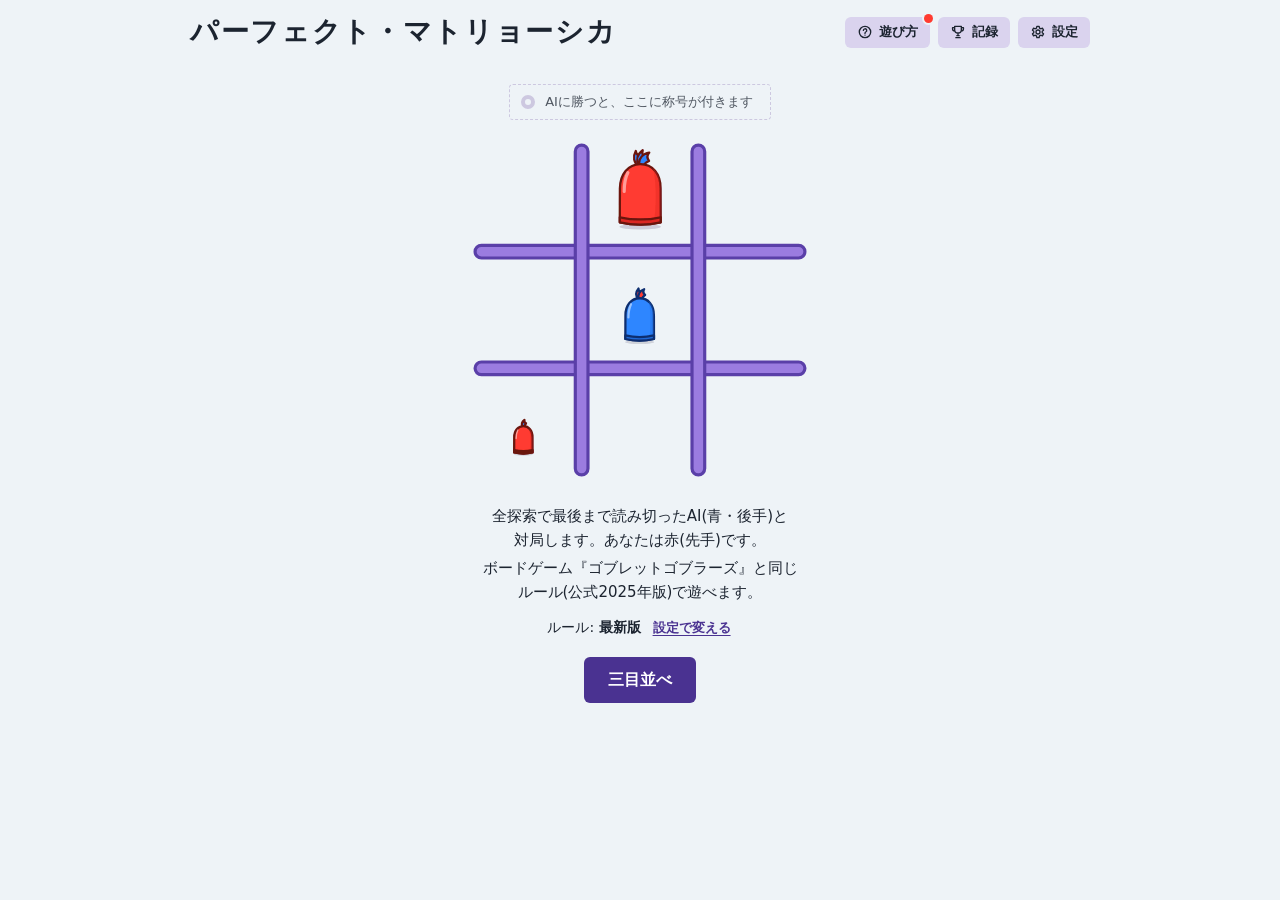
==== commit f92c2714: "Publish Perfect Reversi: shape boards (6x6 cross, 4x6) and difficulty stars; centre toolbar icons (R" ====
--- a/matryoshka/index.html
+++ b/matryoshka/index.html
@@ -7,7 +7,7 @@
     <meta name="description" content="全探索で最後まで読み切ったAIと対局する、三目並べのマトリョーシカ。" />
     <title>パーフェクト・マトリョーシカ</title>
     <link rel="icon" type="image/svg+xml" href="/matryoshka/favicon.svg" />
-    <script type="module" crossorigin src="/matryoshka/assets/index-DDwk0e7D.js"></script>
+    <script type="module" crossorigin src="/matryoshka/assets/index-DA-m1LLH.js"></script>
     <link rel="stylesheet" crossorigin href="/matryoshka/assets/index-DSzhhe3M.css">
   </head>
   <body>
